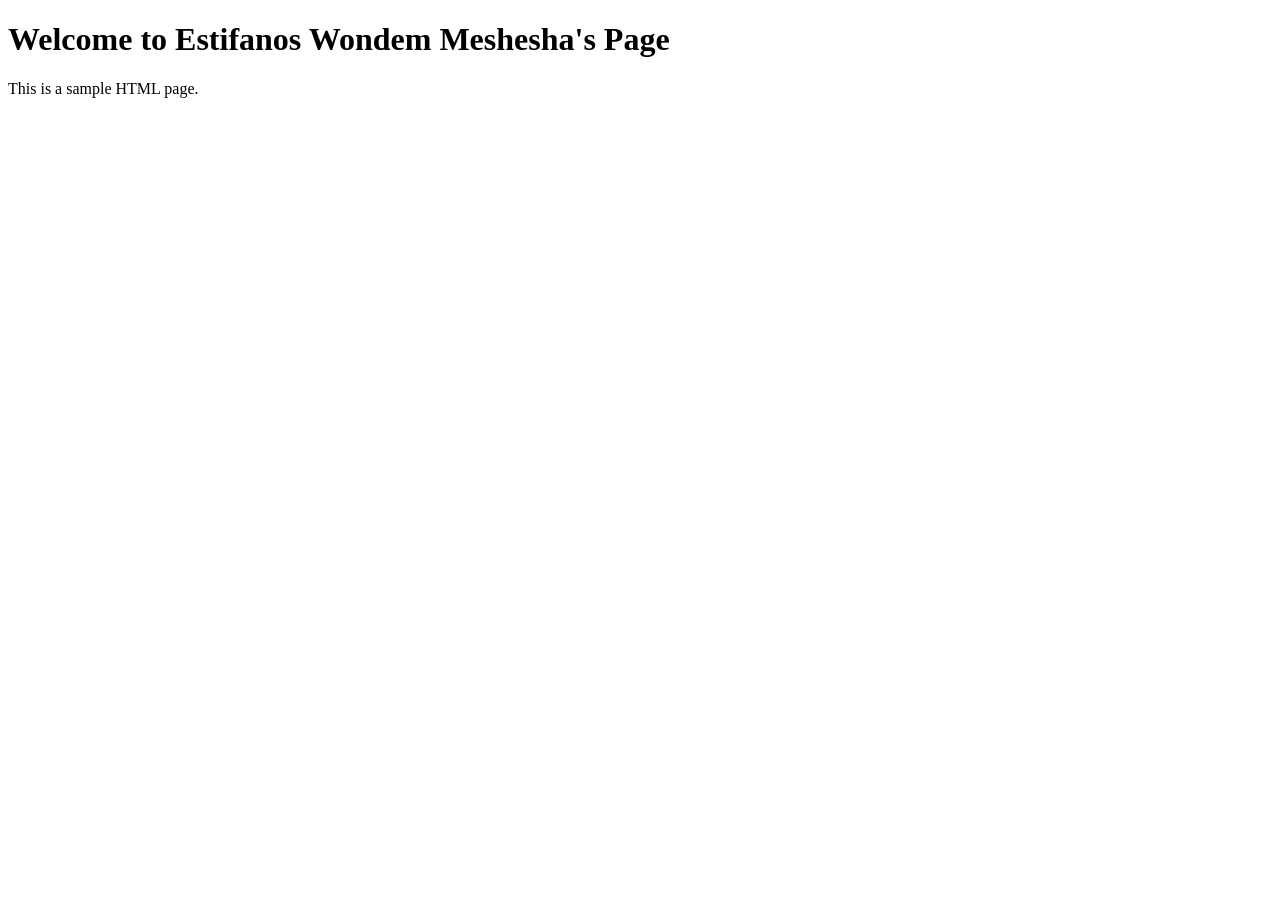
==== first.html @ 61cbe933 "Initial commit" ====
<!Doctype html>
<html>
<head>
    <title>Estifanos Wondem Meshesha</title>
    <link rel="icon" href="Images /logo.png" type="image/x-icon">

</head>

<body>
    <h1>Welcome to Estifanos Wondem Meshesha's Page</h1>
    <p>This is a sample HTML page.</p>
</body>
</html>
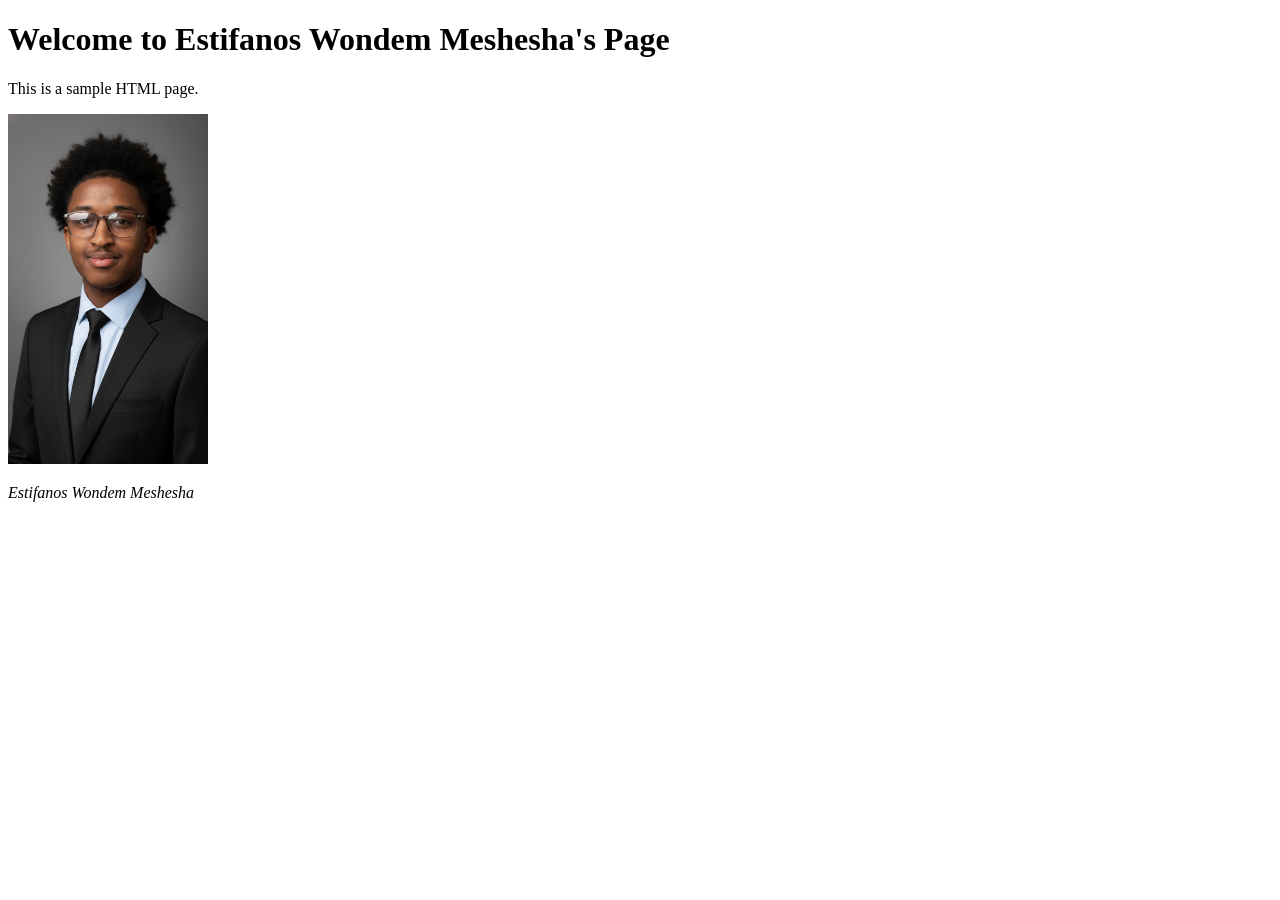
==== commit c6d93bb4: "pfp added" ====
--- a/first.html
+++ b/first.html
@@ -9,6 +9,8 @@
 <body>
     <h1>Welcome to Estifanos Wondem Meshesha's Page</h1>
     <p>This is a sample HTML page.</p>
+    <img src="Images /Estifanos_Wondem_Meshesha.png" alt="Profile Picture" width="200" height=auto>
+    <p> <em>Estifanos Wondem Meshesha</em></p>
 </body>
 </html>
     
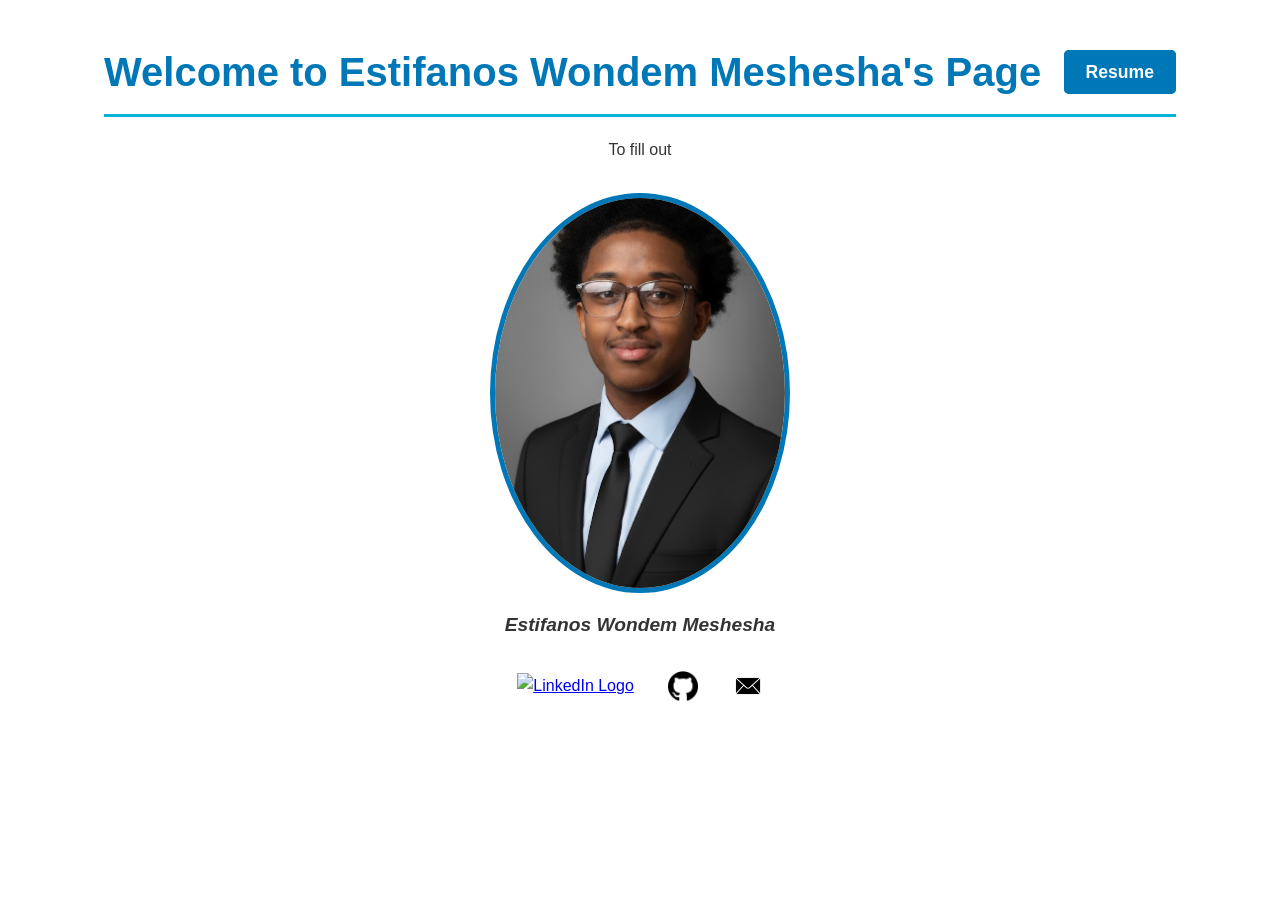
==== commit 9295ca5b: "Commit initial changes" ====
--- a/first.html
+++ b/first.html
@@ -2,15 +2,36 @@
 <html>
 <head>
     <title>Estifanos Wondem Meshesha</title>
-    <link rel="icon" href="Images /logo.png" type="image/x-icon">
+    <link rel="icon" href="Images /logo.png" type="image/x-icon" >
+    <link rel="stylesheet" href="style.css">
 
 </head>
 
 <body>
-    <h1>Welcome to Estifanos Wondem Meshesha's Page</h1>
-    <p>This is a sample HTML page.</p>
-    <img src="Images /Estifanos_Wondem_Meshesha.png" alt="Profile Picture" width="200" height=auto>
-    <p> <em>Estifanos Wondem Meshesha</em></p>
+    <div class="container">
+        <header class="main-header">
+            <h1>Welcome to Estifanos Wondem Meshesha's Page</h1>
+            <div class="resume-button-wrapper">
+                 <a href = "Images /Resume.pdf" target="_blank" class="resume-link"> Resume</a>
+            </div>
+        </header>
+        
+        <p>To fill out </p>
+
+        <section class="profile-section">
+            <img class="profile-img" src="Images /Estifanos_Wondem_Meshesha.png" alt="Profile Picture"> 
+            <p> <em>Estifanos Wondem Meshesha</em></p>
+        </section>
+
+        <section class="social-links">
+            <a href = "https://www.linkedin.com/in/estifanoswm" target="_blank"><img class="social-icon" src="Images /linkedin.png" alt="LinkedIn Logo"> </a>
+            <a href = "https://github.com/estifanoswm" target="_blank"><img class="social-icon" src="Images /github.png" alt="GitHub Logo"> </a>
+            <a href = "mailto:estifanos.wondem@outlook.com" > <img class="social-icon" src="Images /mail.png" alt="Mail Logo"> </a>
+        </section>
+    </div>
 </body>
-</html>
     
+
+
+
+</html>
--- a/style.css
+++ b/style.css
@@ -0,0 +1,231 @@
+/* --- Global Reset and Setup --- */
+:root {
+    /* Define color variables for easy theme changes */
+    --primary-color: #0077b6; /* A professional blue */
+    --secondary-color: #00b4d8;
+    --text-color: #333;
+    --background-color: #ffffff; /* White background for full-page effect */
+    --card-background: #ffffff;
+    --link-color: var(--primary-color);
+    --link-hover-color: #005f9c;
+}
+
+* {
+    /* Simple reset for better cross-browser consistency */
+    margin: 0;
+    padding: 0;
+    box-sizing: border-box;
+}
+
+body {
+    font-family: 'Helvetica Neue', Helvetica, Arial, sans-serif;
+    line-height: 1.6;
+    color: var(--text-color);
+    background-color: var(--background-color);
+    padding: 0; /* Ensures the page covers the whole viewport */
+    width: 100vw; 
+    min-height: 100vh; 
+    display: flex; 
+    flex-direction: column; 
+    align-items: center; 
+}
+
+/* --- Main Content Layout --- */
+.container {
+    /* Allows content to stretch wide, but maintains readability max-width */
+    width: 90%; 
+    max-width: 1200px; 
+    padding: 40px;
+    background-color: var(--card-background);
+    box-shadow: none; /* Removed shadow for full-page look */
+    border-radius: 0; 
+    min-height: 100vh; 
+}
+
+/* --- Header & Resume Button Layout (Flexbox) --- */
+.main-header {
+    display: flex; 
+    justify-content: space-between; /* Pushes H1 and button to opposite ends */
+    align-items: center; /* Vertically centers H1 and button */
+    margin-bottom: 20px; 
+    padding-bottom: 10px;
+    border-bottom: 3px solid var(--secondary-color); /* Separator line */
+}
+
+h1 {
+    color: var(--primary-color);
+    text-align: left; /* Aligns title to the left */
+    margin: 0; 
+    font-size: 2.5em;
+    flex-shrink: 1; /* Allows title to shrink if space is limited */
+    margin-right: 20px;
+}
+
+/* Resume Button Styling */
+.resume-button-wrapper {
+    flex-shrink: 0; /* Prevents button from shrinking */
+    text-align: right;
+}
+
+.resume-link {
+    font-size: 1.1em;
+    font-weight: bold;
+    text-decoration: none;
+    padding: 10px 20px; 
+    border: 2px solid var(--primary-color);
+    color: var(--card-background); /* White text */
+    background-color: var(--primary-color); /* Primary color background */
+    border-radius: 5px;
+    transition: background-color 0.3s, opacity 0.3s;
+    white-space: nowrap; 
+}
+
+.resume-link:hover {
+    background-color: var(--link-hover-color);
+    border-color: var(--link-hover-color);
+    opacity: 0.9;
+}
+
+/* --- General Typography --- */
+p {
+    margin-bottom: 20px;
+    text-align: center;
+}
+
+/* Emphasized text style (Your Name) */
+em {
+    font-size: 1.2em;
+    font-weight: bold;
+    color: var(--text-color);
+    display: block; 
+    margin-top: 10px;
+}
+
+/* --- Profile Picture Styling --- */
+.profile-section {
+    text-align: center;
+    margin: 30px 0;
+}
+
+.profile-img {
+    width: 300px; /* Defines a square container */
+    height: 400px; /* Defines a square container */
+    object-fit: cover; /* Ensures the image fills the container, cropping excess */
+    border-radius: 50%; /* Shapes the square container into a perfect circle */
+    border: 5px solid var(--primary-color);
+    transition: transform 0.3s ease-in-out;
+}
+
+.profile-img:hover {
+    transform: scale(1.05); 
+}
+
+/* --- Social Links --- */
+.social-links {
+    text-align: center;
+    margin-top: 25px;
+    margin-bottom: 50px; /* Increased bottom margin */
+}
+
+.social-links a {
+    margin: 0 15px;
+    display: inline-block;
+}
+
+.social-icon {
+    width: 30px; 
+    height: 30px;
+    vertical-align: middle;
+    transition: opacity 0.2s;
+}
+
+.social-icon:hover {
+    opacity: 0.7; 
+}
+
+/* --- Skills Section Styling (from previous step) --- */
+
+.skills-section {
+    padding: 30px 0;
+    margin-top: 30px;
+    border-top: 1px solid #ddd; 
+}
+
+.skills-section h2 {
+    text-align: center;
+    color: var(--primary-color);
+    margin-bottom: 30px;
+    font-size: 2em;
+}
+
+.skills-grid {
+    display: grid;
+    grid-template-columns: repeat(2, 1fr); 
+    gap: 30px; 
+}
+
+.skill-category h3 {
+    color: var(--text-color);
+    font-size: 1.3em;
+    margin-bottom: 15px;
+    border-left: 4px solid var(--secondary-color);
+    padding-left: 10px;
+}
+
+.skill-category ul {
+    list-style-type: none; 
+    padding-left: 0;
+}
+
+.skill-category li {
+    padding: 5px 0;
+    font-size: 1em;
+}
+
+.skill-category li::before {
+    content: "•"; 
+    color: var(--primary-color);
+    font-weight: bold;
+    display: inline-block; 
+    width: 1em; 
+    margin-left: -1em; 
+}
+
+/* --- Responsive Adjustments (Mobile) --- */
+@media (max-width: 768px) {
+    /* Stack header items vertically on small screens */
+    .main-header {
+        flex-direction: column;
+        align-items: center;
+        text-align: center;
+    }
+
+    h1 {
+        font-size: 1.8em;
+        margin-bottom: 15px; 
+        margin-right: 0;
+    }
+    
+    .resume-button-wrapper {
+        margin-bottom: 15px; 
+    }
+    
+    .container {
+        width: 100%;
+        padding: 20px 10px; 
+    }
+    
+    .profile-img {
+        width: 150px;
+        height: 150px;
+    }
+
+    /* Skills switch to single column on tablet/mobile */
+    .skills-grid {
+        grid-template-columns: 1fr;
+    }
+
+    .social-links a {
+        margin: 0 10px;
+    }
+}
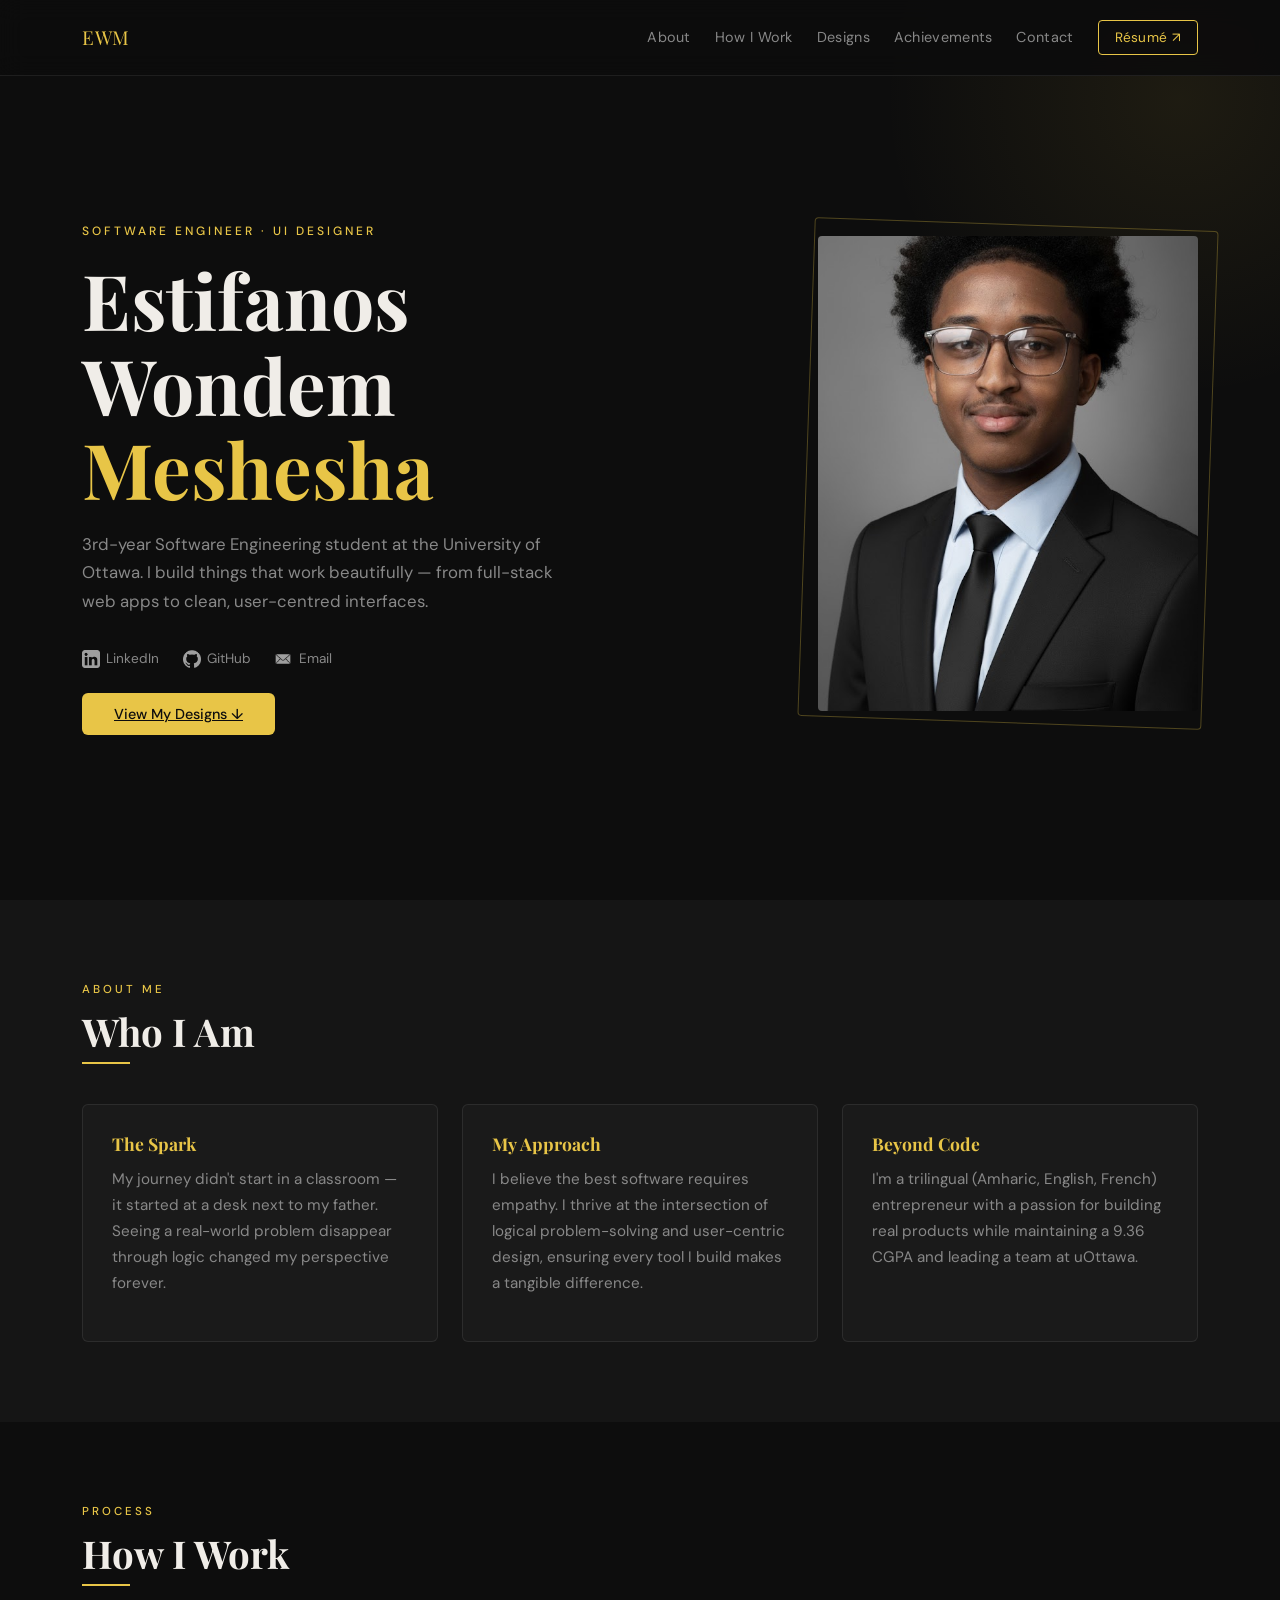
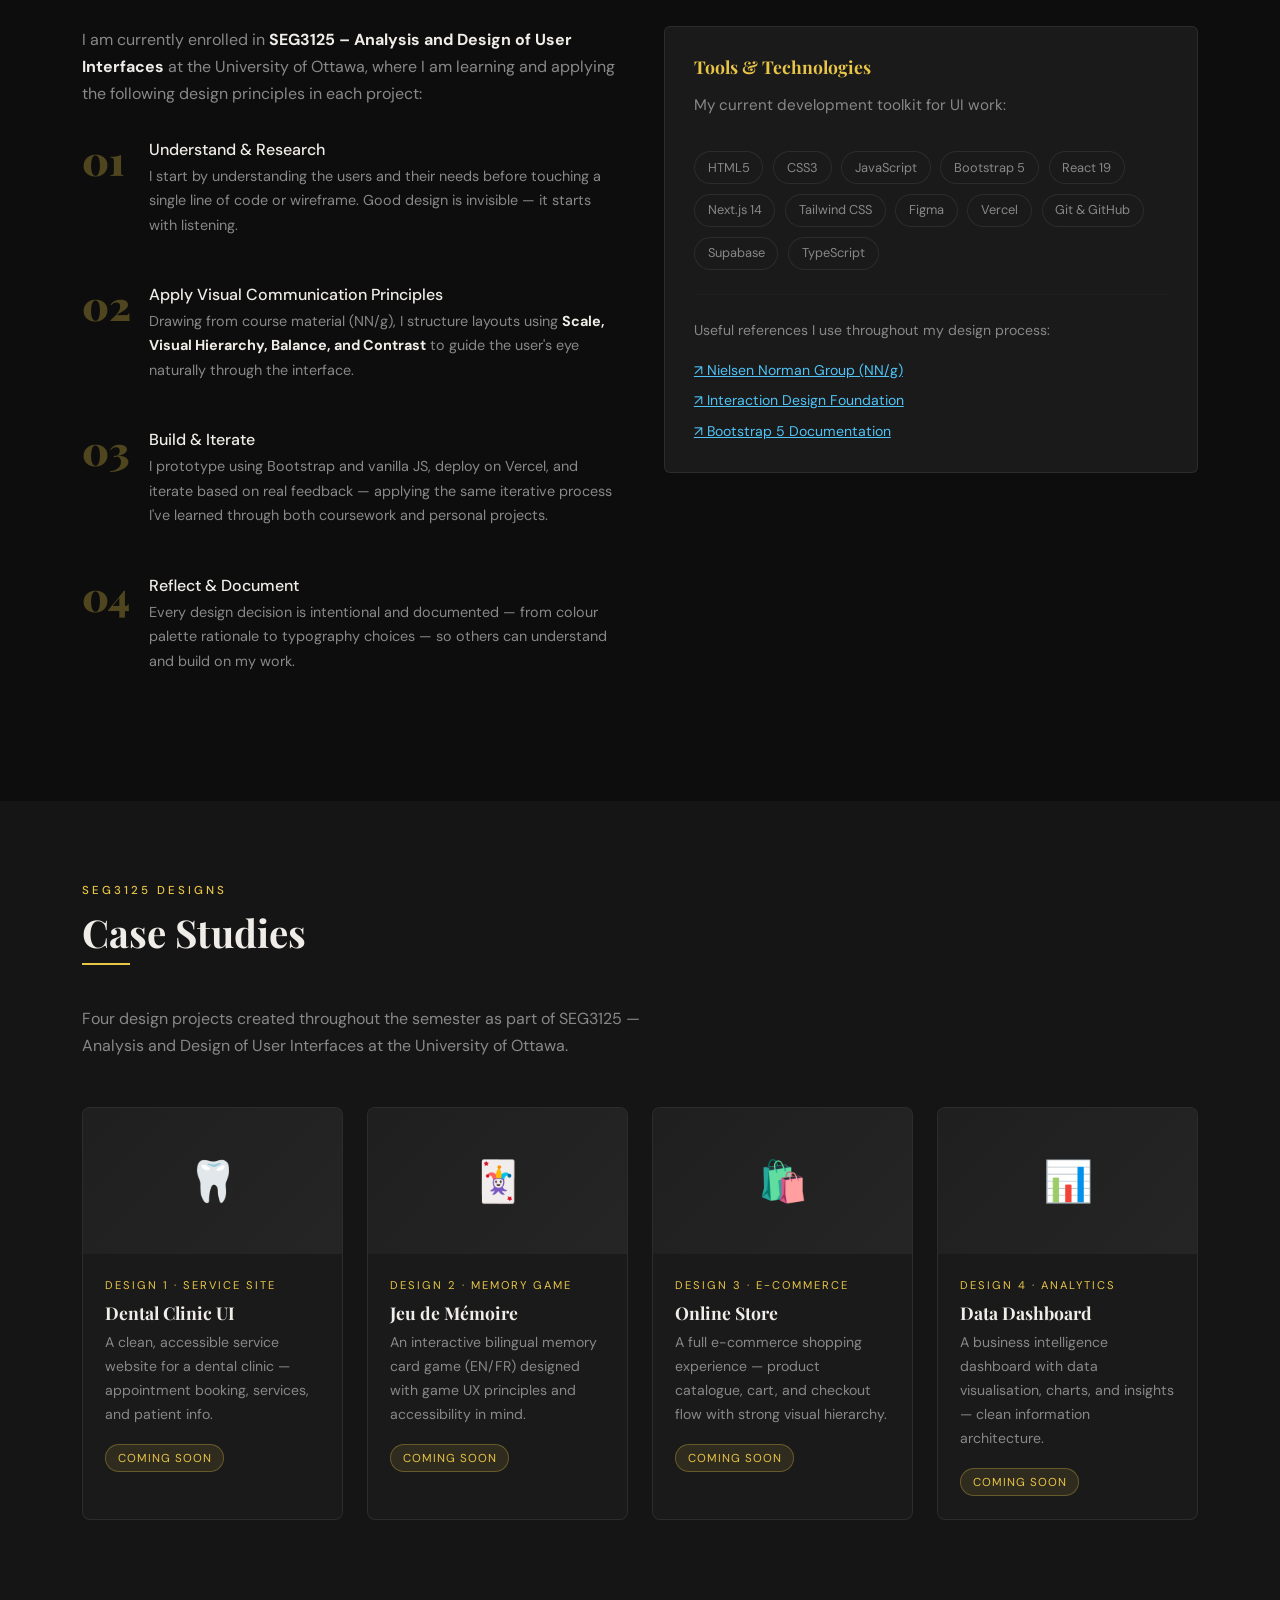
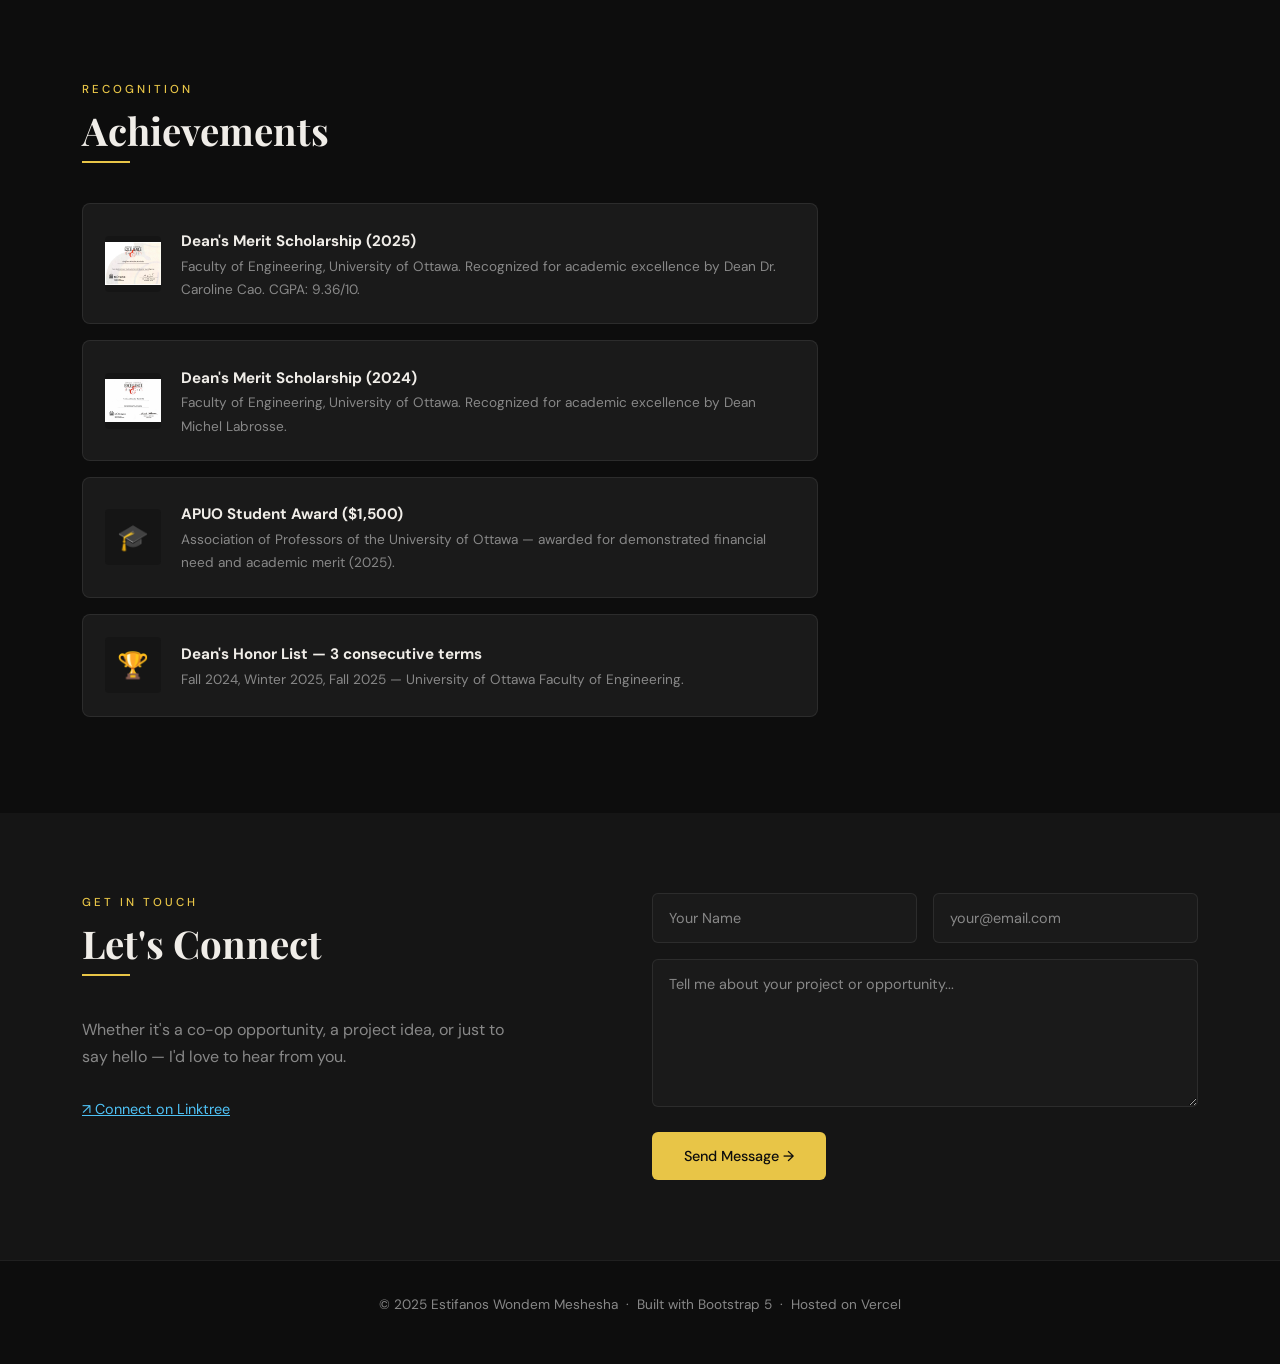
==== commit 7272d1e9: "Added new relevant things on the initial code" ====
--- a/first.html
+++ b/first.html
@@ -1,37 +1,348 @@
-<!Doctype html>
-<html>
+<!DOCTYPE html>
+<html lang="en">
 <head>
-    <title>Estifanos Wondem Meshesha</title>
-    <link rel="icon" href="Images /logo.png" type="image/x-icon" >
-    <link rel="stylesheet" href="style.css">
-
+  <meta charset="UTF-8" />
+  <meta name="viewport" content="width=device-width, initial-scale=1.0"/>
+  <title>Estifanos Wondem Meshesha | Portfolio</title>
+  <link href="https://cdn.jsdelivr.net/npm/bootstrap@5.3.2/dist/css/bootstrap.min.css" rel="stylesheet"/>
+  <link href="https://fonts.googleapis.com/css2?family=Playfair+Display:wght@700;900&family=DM+Sans:wght@300;400;500&display=swap" rel="stylesheet"/>
+  <link rel="stylesheet" href="style.css"/>
 </head>
-
 <body>
-    <div class="container">
-        <header class="main-header">
-            <h1>Welcome to Estifanos Wondem Meshesha's Page</h1>
-            <div class="resume-button-wrapper">
-                 <a href = "Images /Resume.pdf" target="_blank" class="resume-link"> Resume</a>
-            </div>
-        </header>
-        
-        <p>To fill out </p>
-
-        <section class="profile-section">
-            <img class="profile-img" src="Images /Estifanos_Wondem_Meshesha.png" alt="Profile Picture"> 
-            <p> <em>Estifanos Wondem Meshesha</em></p>
-        </section>
-
-        <section class="social-links">
-            <a href = "https://www.linkedin.com/in/estifanoswm" target="_blank"><img class="social-icon" src="Images /linkedin.png" alt="LinkedIn Logo"> </a>
-            <a href = "https://github.com/estifanoswm" target="_blank"><img class="social-icon" src="Images /github.png" alt="GitHub Logo"> </a>
-            <a href = "mailto:estifanos.wondem@outlook.com" > <img class="social-icon" src="Images /mail.png" alt="Mail Logo"> </a>
-        </section>
-    </div>
+
+  <!-- ── NAVBAR ──────────────────────────────────── -->
+  <nav class="navbar navbar-expand-lg fixed-top">
+    <div class="container">
+      <a class="navbar-brand" href="#">EWM</a>
+      <button class="navbar-toggler" type="button" data-bs-toggle="collapse" data-bs-target="#navMenu">
+        <span class="navbar-toggler-icon"></span>
+      </button>
+      <div class="collapse navbar-collapse justify-content-end" id="navMenu">
+        <ul class="navbar-nav align-items-center gap-2">
+          <li class="nav-item"><a class="nav-link" href="#about">About</a></li>
+          <li class="nav-item"><a class="nav-link" href="#how-i-work">How I Work</a></li>
+          <li class="nav-item"><a class="nav-link" href="#case-studies">Designs</a></li>
+          <li class="nav-item"><a class="nav-link" href="#achievements">Achievements</a></li>
+          <li class="nav-item"><a class="nav-link" href="#contact">Contact</a></li>
+          <li class="nav-item ms-2">
+            <a class="nav-link resume-btn" href="Images/Resume.pdf" target="_blank">Résumé ↗</a>
+          </li>
+        </ul>
+      </div>
+    </div>
+  </nav>
+
+  <!-- ── HERO ────────────────────────────────────── -->
+  <section class="hero" id="home">
+    <div class="container">
+      <div class="row align-items-center g-5">
+        <div class="col-lg-7">
+          <p class="hero-label">Software Engineer · UI Designer</p>
+          <h1>Estifanos<br>Wondem<br><span>Meshesha</span></h1>
+          <p class="hero-desc">
+            3rd-year Software Engineering student at the University of Ottawa.
+            I build things that work beautifully — from full-stack web apps
+            to clean, user-centred interfaces.
+          </p>
+          <div class="social-row mb-4">
+            <a href="https://www.linkedin.com/in/estifanoswm" target="_blank">
+              <img class="social-icon-sm" src="Images/linkedin.png" alt="LinkedIn"> LinkedIn
+            </a>
+            <a href="https://github.com/estifanoswm" target="_blank">
+              <img class="social-icon-sm" src="Images/github.png" alt="GitHub"> GitHub
+            </a>
+            <a href="mailto:estifanos.wondem@outlook.com">
+              <img class="social-icon-sm" src="Images/mail.png" alt="Email"> Email
+            </a>
+          </div>
+          <a href="#case-studies" class="btn-accent">View My Designs ↓</a>
+        </div>
+        <div class="col-lg-5 d-none d-lg-flex justify-content-end">
+          <div class="hero-img-wrap">
+            <img class="hero-img" src="Images/Estifanos_Wondem_Meshesha.png" alt="Estifanos Wondem Meshesha">
+          </div>
+        </div>
+      </div>
+    </div>
+  </section>
+
+  <!-- ── ABOUT ────────────────────────────────────── -->
+  <section id="about">
+    <div class="container">
+      <p class="section-label fade-up">About Me</p>
+      <h2 class="section-title fade-up">Who I Am</h2>
+      <div class="divider fade-up"></div>
+      <div class="row g-4">
+        <div class="col-md-4 fade-up">
+          <div class="about-block">
+            <h3>The Spark</h3>
+            <p>My journey didn't start in a classroom — it started at a desk next to my father. Seeing a real-world problem disappear through logic changed my perspective forever.</p>
+          </div>
+        </div>
+        <div class="col-md-4 fade-up">
+          <div class="about-block">
+            <h3>My Approach</h3>
+            <p>I believe the best software requires empathy. I thrive at the intersection of logical problem-solving and user-centric design, ensuring every tool I build makes a tangible difference.</p>
+          </div>
+        </div>
+        <div class="col-md-4 fade-up">
+          <div class="about-block">
+            <h3>Beyond Code</h3>
+            <p>I'm a trilingual (Amharic, English, French) entrepreneur with a passion for building real products while maintaining a 9.36 CGPA and leading a team at uOttawa.</p>
+          </div>
+        </div>
+      </div>
+    </div>
+  </section>
+
+  <!-- ── HOW I WORK ─────────────────────────────── -->
+  <section id="how-i-work">
+    <div class="container">
+      <p class="section-label fade-up">Process</p>
+      <h2 class="section-title fade-up">How I Work</h2>
+      <div class="divider fade-up"></div>
+      <div class="row g-5">
+        <div class="col-lg-6">
+          <p class="fade-up" style="color:var(--muted); margin-bottom:2rem;">
+            I am currently enrolled in <strong style="color:var(--text)">SEG3125 – Analysis and Design of User Interfaces</strong> at the University of Ottawa, where I am learning and applying the following design principles in each project:
+          </p>
+          <div class="process-step fade-up">
+            <span class="step-num">01</span>
+            <div class="step-content">
+              <h4>Understand &amp; Research</h4>
+              <p>I start by understanding the users and their needs before touching a single line of code or wireframe. Good design is invisible — it starts with listening.</p>
+            </div>
+          </div>
+          <div class="process-step fade-up">
+            <span class="step-num">02</span>
+            <div class="step-content">
+              <h4>Apply Visual Communication Principles</h4>
+              <p>Drawing from course material (NN/g), I structure layouts using <strong style="color:var(--text)">Scale, Visual Hierarchy, Balance, and Contrast</strong> to guide the user's eye naturally through the interface.</p>
+            </div>
+          </div>
+          <div class="process-step fade-up">
+            <span class="step-num">03</span>
+            <div class="step-content">
+              <h4>Build &amp; Iterate</h4>
+              <p>I prototype using Bootstrap and vanilla JS, deploy on Vercel, and iterate based on real feedback — applying the same iterative process I've learned through both coursework and personal projects.</p>
+            </div>
+          </div>
+          <div class="process-step fade-up">
+            <span class="step-num">04</span>
+            <div class="step-content">
+              <h4>Reflect &amp; Document</h4>
+              <p>Every design decision is intentional and documented — from colour palette rationale to typography choices — so others can understand and build on my work.</p>
+            </div>
+          </div>
+        </div>
+        <div class="col-lg-6 fade-up">
+          <div class="about-block" style="height:auto;">
+            <h3 style="margin-bottom:1rem;">Tools &amp; Technologies</h3>
+            <p style="margin-bottom:1.2rem;">My current development toolkit for UI work:</p>
+            <div class="tools-list">
+              <span class="tool-tag">HTML5</span>
+              <span class="tool-tag">CSS3</span>
+              <span class="tool-tag">JavaScript</span>
+              <span class="tool-tag">Bootstrap 5</span>
+              <span class="tool-tag">React 19</span>
+              <span class="tool-tag">Next.js 14</span>
+              <span class="tool-tag">Tailwind CSS</span>
+              <span class="tool-tag">Figma</span>
+              <span class="tool-tag">Vercel</span>
+              <span class="tool-tag">Git &amp; GitHub</span>
+              <span class="tool-tag">Supabase</span>
+              <span class="tool-tag">TypeScript</span>
+            </div>
+            <hr style="border-color:var(--border); margin:1.5rem 0;">
+            <p style="font-size:0.88rem; color:var(--muted);">
+              Useful references I use throughout my design process:
+            </p>
+            <div class="mt-2">
+              <a href="https://www.nngroup.com/" target="_blank" style="color:var(--accent2); font-size:0.88rem; display:block; margin-bottom:0.4rem;">↗ Nielsen Norman Group (NN/g)</a>
+              <a href="https://www.interaction-design.org/" target="_blank" style="color:var(--accent2); font-size:0.88rem; display:block; margin-bottom:0.4rem;">↗ Interaction Design Foundation</a>
+              <a href="https://www.w3schools.com/bootstrap5/" target="_blank" style="color:var(--accent2); font-size:0.88rem; display:block;">↗ Bootstrap 5 Documentation</a>
+            </div>
+          </div>
+        </div>
+      </div>
+    </div>
+  </section>
+
+  <!-- ── CASE STUDIES ──────────────────────────── -->
+  <section id="case-studies">
+    <div class="container">
+      <p class="section-label fade-up">SEG3125 Designs</p>
+      <h2 class="section-title fade-up">Case Studies</h2>
+      <div class="divider fade-up"></div>
+      <p class="fade-up mb-5" style="color:var(--muted); max-width:560px;">
+        Four design projects created throughout the semester as part of SEG3125 — Analysis and Design of User Interfaces at the University of Ottawa.
+      </p>
+      <div class="row g-4">
+
+        <!-- Design 1 -->
+        <div class="col-md-6 col-lg-3 fade-up">
+          <div class="case-card">
+            <div class="case-img">🦷</div>
+            <div class="case-body">
+              <span class="case-tag">Design 1 · Service Site</span>
+              <h3>Dental Clinic UI</h3>
+              <p>A clean, accessible service website for a dental clinic — appointment booking, services, and patient info.</p>
+              <span class="coming-soon-badge">Coming Soon</span>
+            </div>
+          </div>
+        </div>
+
+        <!-- Design 2 -->
+        <div class="col-md-6 col-lg-3 fade-up">
+          <div class="case-card">
+            <div class="case-img">🃏</div>
+            <div class="case-body">
+              <span class="case-tag">Design 2 · Memory Game</span>
+              <h3>Jeu de Mémoire</h3>
+              <p>An interactive bilingual memory card game (EN/FR) designed with game UX principles and accessibility in mind.</p>
+              <span class="coming-soon-badge">Coming Soon</span>
+            </div>
+          </div>
+        </div>
+
+        <!-- Design 3 -->
+        <div class="col-md-6 col-lg-3 fade-up">
+          <div class="case-card">
+            <div class="case-img">🛍️</div>
+            <div class="case-body">
+              <span class="case-tag">Design 3 · E-Commerce</span>
+              <h3>Online Store</h3>
+              <p>A full e-commerce shopping experience — product catalogue, cart, and checkout flow with strong visual hierarchy.</p>
+              <span class="coming-soon-badge">Coming Soon</span>
+            </div>
+          </div>
+        </div>
+
+        <!-- Design 4 -->
+        <div class="col-md-6 col-lg-3 fade-up">
+          <div class="case-card">
+            <div class="case-img">📊</div>
+            <div class="case-body">
+              <span class="case-tag">Design 4 · Analytics</span>
+              <h3>Data Dashboard</h3>
+              <p>A business intelligence dashboard with data visualisation, charts, and insights — clean information architecture.</p>
+              <span class="coming-soon-badge">Coming Soon</span>
+            </div>
+          </div>
+        </div>
+
+      </div>
+    </div>
+  </section>
+
+  <!-- ── ACHIEVEMENTS ──────────────────────────── -->
+  <section id="achievements">
+    <div class="container">
+      <p class="section-label fade-up">Recognition</p>
+      <h2 class="section-title fade-up">Achievements</h2>
+      <div class="divider fade-up"></div>
+      <div class="row">
+        <div class="col-lg-8">
+          <div class="achievement-item fade-up">
+            <img src="Images/2025.png" alt="Dean's Merit Scholarship 2025">
+            <div>
+              <strong>Dean's Merit Scholarship (2025)</strong>
+              <p>Faculty of Engineering, University of Ottawa. Recognized for academic excellence by Dean Dr. Caroline Cao. CGPA: 9.36/10.</p>
+            </div>
+          </div>
+          <div class="achievement-item fade-up">
+            <img src="Images/2024.png" alt="Dean's Merit Scholarship 2024">
+            <div>
+              <strong>Dean's Merit Scholarship (2024)</strong>
+              <p>Faculty of Engineering, University of Ottawa. Recognized for academic excellence by Dean Michel Labrosse.</p>
+            </div>
+          </div>
+          <div class="achievement-item fade-up">
+            <div style="width:56px;height:56px;background:var(--surface);border-radius:4px;display:flex;align-items:center;justify-content:center;font-size:1.6rem;flex-shrink:0;">🎓</div>
+            <div>
+              <strong>APUO Student Award ($1,500)</strong>
+              <p>Association of Professors of the University of Ottawa — awarded for demonstrated financial need and academic merit (2025).</p>
+            </div>
+          </div>
+          <div class="achievement-item fade-up">
+            <div style="width:56px;height:56px;background:var(--surface);border-radius:4px;display:flex;align-items:center;justify-content:center;font-size:1.6rem;flex-shrink:0;">🏆</div>
+            <div>
+              <strong>Dean's Honor List — 3 consecutive terms</strong>
+              <p>Fall 2024, Winter 2025, Fall 2025 — University of Ottawa Faculty of Engineering.</p>
+            </div>
+          </div>
+        </div>
+      </div>
+    </div>
+  </section>
+
+  <!-- ── CONTACT ───────────────────────────────── -->
+  <section id="contact">
+    <div class="container">
+      <div class="row">
+        <div class="col-lg-5 mb-4 mb-lg-0">
+          <p class="section-label fade-up">Get In Touch</p>
+          <h2 class="section-title fade-up">Let's Connect</h2>
+          <div class="divider fade-up"></div>
+          <p class="fade-up" style="color:var(--muted); margin-bottom:1.5rem;">
+            Whether it's a co-op opportunity, a project idea, or just to say hello — I'd love to hear from you.
+          </p>
+          <div class="fade-up">
+            <a href="https://linktr.ee/estifanoswm" target="_blank" style="color:var(--accent2); font-size:0.9rem;">↗ Connect on Linktree</a>
+          </div>
+        </div>
+        <div class="col-lg-6 offset-lg-1 fade-up">
+          <form class="contact-form" action="https://formspree.io/f/mjgbzwkg" method="POST">
+            <div class="row g-3">
+              <div class="col-md-6">
+                <input type="text" name="name" placeholder="Your Name" required>
+              </div>
+              <div class="col-md-6">
+                <input type="email" name="email" placeholder="your@email.com" required>
+              </div>
+            </div>
+            <textarea name="message" rows="5" placeholder="Tell me about your project or opportunity..."></textarea>
+            <button type="submit" class="btn-accent">Send Message →</button>
+          </form>
+        </div>
+      </div>
+    </div>
+  </section>
+
+  <!-- ── FOOTER ────────────────────────────────── -->
+  <footer>
+    <div class="container">
+      <p>&copy; 2025 Estifanos Wondem Meshesha &nbsp;·&nbsp; Built with Bootstrap 5 &nbsp;·&nbsp; Hosted on Vercel</p>
+    </div>
+  </footer>
+
+  <script src="https://cdn.jsdelivr.net/npm/bootstrap@5.3.2/dist/js/bootstrap.bundle.min.js"></script>
+  <script>
+    // Scroll fade-in observer
+    const observer = new IntersectionObserver((entries) => {
+      entries.forEach((entry, i) => {
+        if (entry.isIntersecting) {
+          setTimeout(() => {
+            entry.target.classList.add('visible');
+          }, i * 80);
+          observer.unobserve(entry.target);
+        }
+      });
+    }, { threshold: 0.12 });
+
+    document.querySelectorAll('.fade-up').forEach(el => observer.observe(el));
+
+    // Active nav link highlight
+    const sections = document.querySelectorAll('section[id]');
+    window.addEventListener('scroll', () => {
+      let current = '';
+      sections.forEach(s => {
+        if (window.scrollY >= s.offsetTop - 100) current = s.getAttribute('id');
+      });
+      document.querySelectorAll('.nav-link').forEach(link => {
+        link.style.color = link.getAttribute('href') === `#${current}` ? 'var(--accent)' : '';
+      });
+    });
+  </script>
 </body>
-    
-
-
-
 </html>
--- a/style.css
+++ b/style.css
@@ -1,231 +1,395 @@
-/* --- Global Reset and Setup --- */
 :root {
-    /* Define color variables for easy theme changes */
-    --primary-color: #0077b6; /* A professional blue */
-    --secondary-color: #00b4d8;
-    --text-color: #333;
-    --background-color: #ffffff; /* White background for full-page effect */
-    --card-background: #ffffff;
-    --link-color: var(--primary-color);
-    --link-hover-color: #005f9c;
-}
-
-* {
-    /* Simple reset for better cross-browser consistency */
-    margin: 0;
-    padding: 0;
-    box-sizing: border-box;
-}
-
-body {
-    font-family: 'Helvetica Neue', Helvetica, Arial, sans-serif;
-    line-height: 1.6;
-    color: var(--text-color);
-    background-color: var(--background-color);
-    padding: 0; /* Ensures the page covers the whole viewport */
-    width: 100vw; 
-    min-height: 100vh; 
-    display: flex; 
-    flex-direction: column; 
-    align-items: center; 
-}
-
-/* --- Main Content Layout --- */
-.container {
-    /* Allows content to stretch wide, but maintains readability max-width */
-    width: 90%; 
-    max-width: 1200px; 
-    padding: 40px;
-    background-color: var(--card-background);
-    box-shadow: none; /* Removed shadow for full-page look */
-    border-radius: 0; 
-    min-height: 100vh; 
-}
-
-/* --- Header & Resume Button Layout (Flexbox) --- */
-.main-header {
-    display: flex; 
-    justify-content: space-between; /* Pushes H1 and button to opposite ends */
-    align-items: center; /* Vertically centers H1 and button */
-    margin-bottom: 20px; 
-    padding-bottom: 10px;
-    border-bottom: 3px solid var(--secondary-color); /* Separator line */
-}
-
-h1 {
-    color: var(--primary-color);
-    text-align: left; /* Aligns title to the left */
-    margin: 0; 
-    font-size: 2.5em;
-    flex-shrink: 1; /* Allows title to shrink if space is limited */
-    margin-right: 20px;
-}
-
-/* Resume Button Styling */
-.resume-button-wrapper {
-    flex-shrink: 0; /* Prevents button from shrinking */
-    text-align: right;
-}
-
-.resume-link {
-    font-size: 1.1em;
-    font-weight: bold;
-    text-decoration: none;
-    padding: 10px 20px; 
-    border: 2px solid var(--primary-color);
-    color: var(--card-background); /* White text */
-    background-color: var(--primary-color); /* Primary color background */
-    border-radius: 5px;
-    transition: background-color 0.3s, opacity 0.3s;
-    white-space: nowrap; 
-}
-
-.resume-link:hover {
-    background-color: var(--link-hover-color);
-    border-color: var(--link-hover-color);
-    opacity: 0.9;
-}
-
-/* --- General Typography --- */
-p {
-    margin-bottom: 20px;
-    text-align: center;
-}
-
-/* Emphasized text style (Your Name) */
-em {
-    font-size: 1.2em;
-    font-weight: bold;
-    color: var(--text-color);
-    display: block; 
-    margin-top: 10px;
-}
-
-/* --- Profile Picture Styling --- */
-.profile-section {
-    text-align: center;
-    margin: 30px 0;
-}
-
-.profile-img {
-    width: 300px; /* Defines a square container */
-    height: 400px; /* Defines a square container */
-    object-fit: cover; /* Ensures the image fills the container, cropping excess */
-    border-radius: 50%; /* Shapes the square container into a perfect circle */
-    border: 5px solid var(--primary-color);
-    transition: transform 0.3s ease-in-out;
-}
-
-.profile-img:hover {
-    transform: scale(1.05); 
-}
-
-/* --- Social Links --- */
-.social-links {
-    text-align: center;
-    margin-top: 25px;
-    margin-bottom: 50px; /* Increased bottom margin */
-}
-
-.social-links a {
-    margin: 0 15px;
-    display: inline-block;
-}
-
-.social-icon {
-    width: 30px; 
-    height: 30px;
-    vertical-align: middle;
-    transition: opacity 0.2s;
-}
-
-.social-icon:hover {
-    opacity: 0.7; 
-}
-
-/* --- Skills Section Styling (from previous step) --- */
-
-.skills-section {
-    padding: 30px 0;
-    margin-top: 30px;
-    border-top: 1px solid #ddd; 
-}
-
-.skills-section h2 {
-    text-align: center;
-    color: var(--primary-color);
-    margin-bottom: 30px;
-    font-size: 2em;
-}
-
-.skills-grid {
-    display: grid;
-    grid-template-columns: repeat(2, 1fr); 
-    gap: 30px; 
-}
-
-.skill-category h3 {
-    color: var(--text-color);
-    font-size: 1.3em;
-    margin-bottom: 15px;
-    border-left: 4px solid var(--secondary-color);
-    padding-left: 10px;
-}
-
-.skill-category ul {
-    list-style-type: none; 
-    padding-left: 0;
-}
-
-.skill-category li {
-    padding: 5px 0;
-    font-size: 1em;
-}
-
-.skill-category li::before {
-    content: "•"; 
-    color: var(--primary-color);
-    font-weight: bold;
-    display: inline-block; 
-    width: 1em; 
-    margin-left: -1em; 
-}
-
-/* --- Responsive Adjustments (Mobile) --- */
-@media (max-width: 768px) {
-    /* Stack header items vertically on small screens */
-    .main-header {
-        flex-direction: column;
-        align-items: center;
-        text-align: center;
-    }
-
-    h1 {
-        font-size: 1.8em;
-        margin-bottom: 15px; 
-        margin-right: 0;
-    }
-    
-    .resume-button-wrapper {
-        margin-bottom: 15px; 
-    }
-    
-    .container {
-        width: 100%;
-        padding: 20px 10px; 
-    }
-    
-    .profile-img {
-        width: 150px;
-        height: 150px;
-    }
-
-    /* Skills switch to single column on tablet/mobile */
-    .skills-grid {
-        grid-template-columns: 1fr;
-    }
-
-    .social-links a {
-        margin: 0 10px;
-    }
-}+      --bg:        #0d0d0d;
+      --surface:   #151515;
+      --card:      #1a1a1a;
+      --accent:    #e8c547;
+      --accent2:   #4fc3f7;
+      --text:      #f0ede8;
+      --muted:     #888;
+      --border:    rgba(255,255,255,0.08);
+    }
+
+    
+    * { box-sizing: border-box; margin: 0; padding: 0; }
+
+    html { scroll-behavior: smooth; }
+
+    body {
+      background: var(--bg);
+      color: var(--text);
+      font-family: 'DM Sans', sans-serif;
+      font-weight: 400;
+      line-height: 1.7;
+    }
+
+    h1, h2, h3 {
+      font-family: 'Playfair Display', serif;
+      font-weight: 700;
+    }
+
+    
+    .navbar {
+      background: rgba(13,13,13,0.92) !important;
+      backdrop-filter: blur(12px);
+      border-bottom: 1px solid var(--border);
+      padding: 1rem 0;
+    }
+
+    .navbar-brand {
+      font-family: 'Playfair Display', serif;
+      font-size: 1.2rem;
+      color: var(--accent) !important;
+      letter-spacing: 0.5px;
+    }
+
+    .nav-link {
+      color: var(--muted) !important;
+      font-size: 0.9rem;
+      letter-spacing: 0.3px;
+      transition: color 0.2s;
+    }
+    .nav-link:hover { color: var(--accent) !important; }
+
+    .resume-btn {
+      border: 1px solid var(--accent);
+      color: var(--accent) !important;
+      border-radius: 4px;
+      padding: 0.3rem 1rem !important;
+      font-size: 0.85rem;
+      transition: all 0.2s;
+    }
+    .resume-btn:hover {
+      background: var(--accent);
+      color: var(--bg) !important;
+    }
+
+    
+    .hero {
+      min-height: 100vh;
+      display: flex;
+      align-items: center;
+      position: relative;
+      overflow: hidden;
+      padding: 8rem 0 5rem;
+    }
+
+    .hero::before {
+      content: '';
+      position: absolute;
+      top: -200px; right: -200px;
+      width: 600px; height: 600px;
+      background: radial-gradient(circle, rgba(232,197,71,0.08) 0%, transparent 70%);
+      pointer-events: none;
+    }
+
+    .hero-label {
+      font-size: 0.75rem;
+      letter-spacing: 3px;
+      text-transform: uppercase;
+      color: var(--accent);
+      font-family: 'DM Sans', sans-serif;
+      font-weight: 500;
+    }
+
+    .hero h1 {
+      font-size: clamp(2.8rem, 6vw, 5rem);
+      line-height: 1.1;
+      color: var(--text);
+      margin: 0.5rem 0 1.2rem;
+    }
+
+    .hero h1 span { color: var(--accent); }
+
+    .hero-desc {
+      font-size: 1.05rem;
+      color: var(--muted);
+      max-width: 480px;
+      margin-bottom: 2rem;
+    }
+
+    .hero-img-wrap {
+      position: relative;
+    }
+
+    .hero-img-wrap::before {
+      content: '';
+      position: absolute;
+      inset: -12px;
+      border: 1px solid var(--accent);
+      border-radius: 4px;
+      opacity: 0.3;
+      transform: rotate(2deg);
+    }
+
+    .hero-img {
+      width: 100%;
+      max-width: 380px;
+      border-radius: 4px;
+      display: block;
+      filter: grayscale(20%);
+      object-fit: cover;
+      aspect-ratio: 4/5;
+      background: var(--card);
+    }
+
+    .social-row a {
+      display: inline-flex;
+      align-items: center;
+      gap: 0.4rem;
+      color: var(--muted);
+      text-decoration: none;
+      font-size: 0.85rem;
+      margin-right: 1.2rem;
+      transition: color 0.2s;
+    }
+    .social-row a:hover { color: var(--accent); }
+
+    .social-icon-sm { width: 18px; height: 18px; filter: brightness(0) invert(1) opacity(0.6); }
+
+    
+    section { padding: 5rem 0; }
+
+    .section-label {
+      font-size: 0.72rem;
+      letter-spacing: 3px;
+      text-transform: uppercase;
+      color: var(--accent);
+      font-family: 'DM Sans', sans-serif;
+      font-weight: 500;
+      margin-bottom: 0.5rem;
+    }
+
+    .section-title {
+      font-size: clamp(1.8rem, 3vw, 2.6rem);
+      margin-bottom: 0.5rem;
+    }
+
+    .divider {
+      width: 48px;
+      height: 2px;
+      background: var(--accent);
+      margin-bottom: 2.5rem;
+    }
+
+    
+    #about { background: var(--surface); }
+
+    .about-block {
+      background: var(--card);
+      border: 1px solid var(--border);
+      border-radius: 6px;
+      padding: 1.8rem;
+      height: 100%;
+      transition: border-color 0.3s;
+    }
+    .about-block:hover { border-color: rgba(232,197,71,0.3); }
+
+    .about-block h3 {
+      font-size: 1.1rem;
+      color: var(--accent);
+      margin-bottom: 0.8rem;
+    }
+
+    .about-block p { color: var(--muted); font-size: 0.95rem; }
+
+    
+    #how-i-work { background: var(--bg); }
+
+    .process-step {
+      display: flex;
+      gap: 1.2rem;
+      margin-bottom: 2rem;
+      align-items: flex-start;
+    }
+
+    .step-num {
+      font-family: 'Playfair Display', serif;
+      font-size: 2.5rem;
+      color: var(--accent);
+      opacity: 0.3;
+      line-height: 1;
+      min-width: 48px;
+      font-weight: 900;
+    }
+
+    .step-content h4 {
+      font-family: 'DM Sans', sans-serif;
+      font-weight: 500;
+      font-size: 1rem;
+      margin-bottom: 0.3rem;
+      color: var(--text);
+    }
+
+    .step-content p { font-size: 0.9rem; color: var(--muted); }
+
+    .tools-list {
+      display: flex;
+      flex-wrap: wrap;
+      gap: 0.6rem;
+      margin-top: 2rem;
+    }
+
+    .tool-tag {
+      background: var(--card);
+      border: 1px solid var(--border);
+      color: var(--muted);
+      font-size: 0.8rem;
+      padding: 0.3rem 0.8rem;
+      border-radius: 20px;
+      transition: all 0.2s;
+    }
+    .tool-tag:hover {
+      border-color: var(--accent);
+      color: var(--accent);
+    }
+
+    
+    #case-studies { background: var(--surface); }
+
+    .case-card {
+      background: var(--card);
+      border: 1px solid var(--border);
+      border-radius: 8px;
+      overflow: hidden;
+      height: 100%;
+      transition: transform 0.3s, border-color 0.3s;
+    }
+    .case-card:hover {
+      transform: translateY(-4px);
+      border-color: rgba(232,197,71,0.25);
+    }
+
+    .case-img {
+      width: 100%;
+      aspect-ratio: 16/9;
+      object-fit: cover;
+      display: flex;
+      align-items: center;
+      justify-content: center;
+      font-size: 2.5rem;
+      background: linear-gradient(135deg, #1f1f1f 0%, #252525 100%);
+    }
+
+    .case-body { padding: 1.4rem; }
+
+    .case-tag {
+      font-size: 0.7rem;
+      letter-spacing: 2px;
+      text-transform: uppercase;
+      color: var(--accent);
+      margin-bottom: 0.4rem;
+      display: block;
+    }
+
+    .case-body h3 {
+      font-size: 1.1rem;
+      margin-bottom: 0.5rem;
+      color: var(--text);
+    }
+
+    .case-body p { font-size: 0.88rem; color: var(--muted); margin-bottom: 1rem; }
+
+    .coming-soon-badge {
+      display: inline-block;
+      background: rgba(232,197,71,0.1);
+      border: 1px solid rgba(232,197,71,0.3);
+      color: var(--accent);
+      font-size: 0.72rem;
+      letter-spacing: 1px;
+      padding: 0.2rem 0.7rem;
+      border-radius: 20px;
+      text-transform: uppercase;
+    }
+
+    
+    #achievements { background: var(--bg); }
+
+    .achievement-item {
+      display: flex;
+      gap: 1.2rem;
+      padding: 1.4rem;
+      background: var(--card);
+      border: 1px solid var(--border);
+      border-radius: 8px;
+      margin-bottom: 1rem;
+      align-items: center;
+      transition: border-color 0.3s;
+    }
+    .achievement-item:hover { border-color: rgba(232,197,71,0.3); }
+
+    .achievement-item img {
+      width: 56px;
+      height: 56px;
+      object-fit: contain;
+      border-radius: 4px;
+      background: var(--surface);
+      flex-shrink: 0;
+    }
+
+    .achievement-item strong { color: var(--text); font-size: 0.95rem; }
+    .achievement-item p { color: var(--muted); font-size: 0.85rem; margin: 0; }
+
+    
+    #contact { background: var(--surface); }
+
+    .contact-form input,
+    .contact-form textarea {
+      background: var(--card);
+      border: 1px solid var(--border);
+      color: var(--text);
+      border-radius: 6px;
+      padding: 0.75rem 1rem;
+      width: 100%;
+      font-family: 'DM Sans', sans-serif;
+      font-size: 0.9rem;
+      transition: border-color 0.2s;
+      margin-bottom: 1rem;
+    }
+    .contact-form input:focus,
+    .contact-form textarea:focus {
+      outline: none;
+      border-color: var(--accent);
+      background: var(--card);
+      color: var(--text);
+    }
+    .contact-form input::placeholder,
+    .contact-form textarea::placeholder { color: var(--muted); }
+
+    .btn-accent {
+      background: var(--accent);
+      color: var(--bg);
+      border: none;
+      font-family: 'DM Sans', sans-serif;
+      font-weight: 500;
+      font-size: 0.9rem;
+      padding: 0.75rem 2rem;
+      border-radius: 6px;
+      cursor: pointer;
+      transition: opacity 0.2s;
+    }
+    .btn-accent:hover { opacity: 0.85; }
+
+    
+    footer {
+      background: var(--bg);
+      border-top: 1px solid var(--border);
+      padding: 2rem 0;
+      text-align: center;
+      color: var(--muted);
+      font-size: 0.85rem;
+    }
+
+    
+    .fade-up {
+      opacity: 0;
+      transform: translateY(24px);
+      transition: opacity 0.6s ease, transform 0.6s ease;
+    }
+    .fade-up.visible {
+      opacity: 1;
+      transform: translateY(0);
+    }
+
+    
+    .navbar-toggler { border-color: var(--border); }
+    .navbar-toggler-icon { filter: invert(1); }
